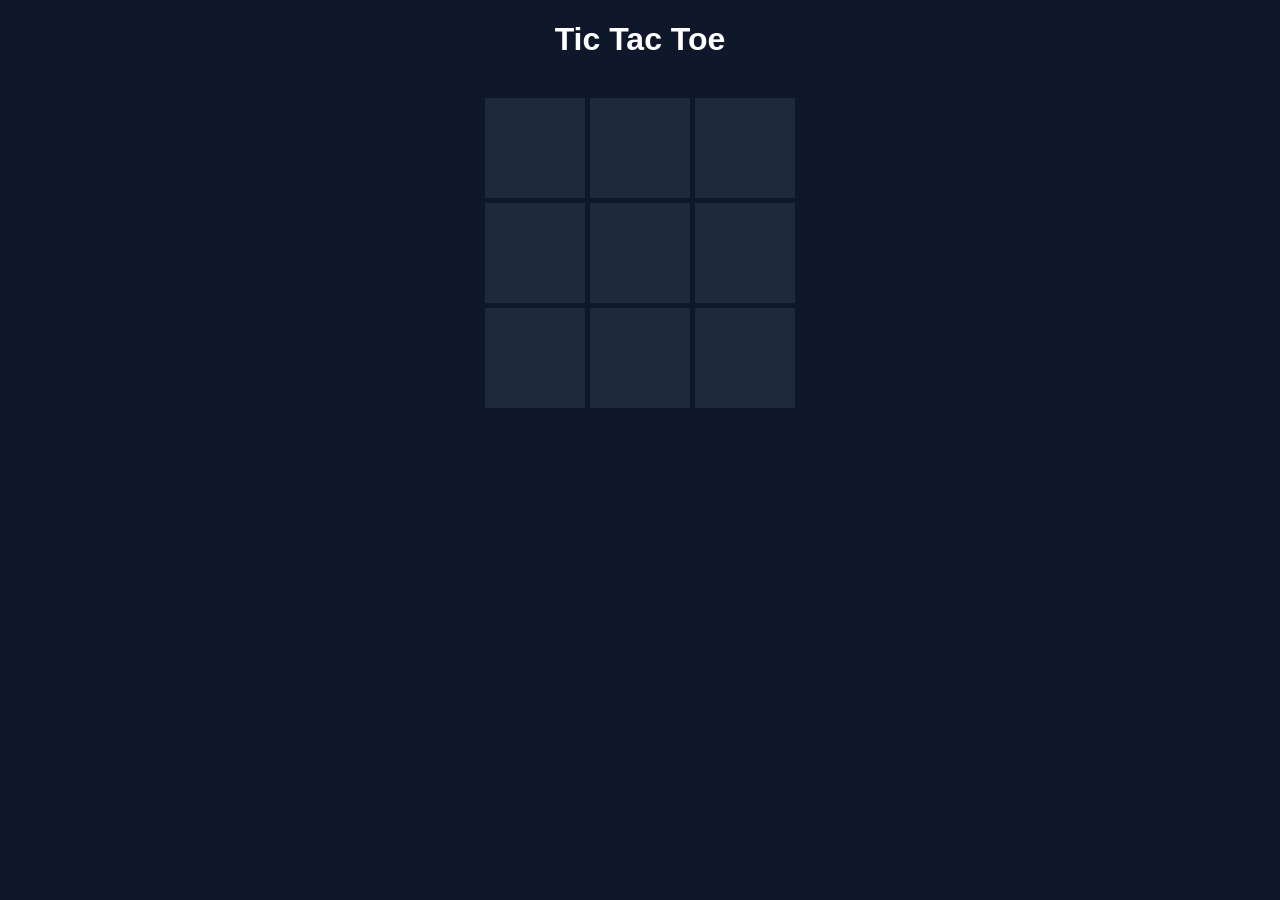
==== projects/tic-tac-toe/index.html @ af1e3095 "Initial commit" ====
<!DOCTYPE html>
<html>

<head>
<title>Tic Tac Toe</title>
<link rel="stylesheet" href="style.css">
</head>

<body>

<h1>Tic Tac Toe</h1>

<div class="board" id="board"></div>

<script src="script.js"></script>

</body>

</html>
---- projects/tic-tac-toe/style.css ----
body{
font-family:Arial;
text-align:center;
background:#0f172a;
color:white;
}

.board{
display:grid;
grid-template-columns:repeat(3,100px);
gap:5px;
justify-content:center;
margin-top:40px;
}

.cell{
width:100px;
height:100px;
background:#1e293b;
font-size:30px;
display:flex;
align-items:center;
justify-content:center;
cursor:pointer;
}
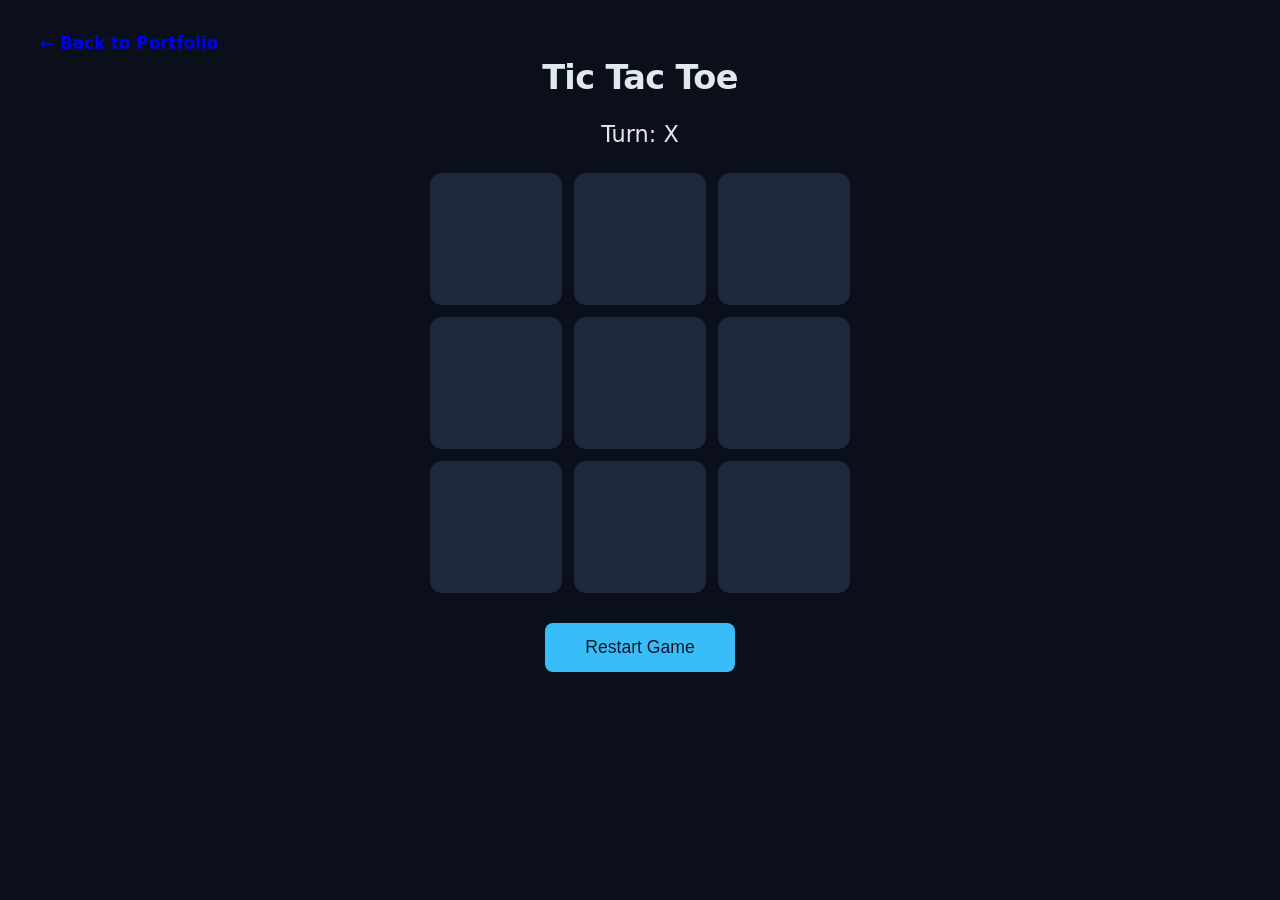
==== commit 2f21ffe9: "Update" ====
--- a/projects/tic-tac-toe/index.html
+++ b/projects/tic-tac-toe/index.html
@@ -1,19 +1,74 @@
 <!DOCTYPE html>
-<html>
+<html lang="en">
+<head>
+  <meta charset="UTF-8" />
+  <meta name="viewport" content="width=device-width, initial-scale=1.0" />
+  <title>Tic Tac Toe | Akele Coder</title>
+  <link rel="stylesheet" href="../../css/style.css" />
+  <style>
+    /* Page-specific styles */
+    main {
+      max-width: 600px;
+      margin: 60px auto;
+      text-align: center;
+    }
+    h1 {
+      margin-bottom: 20px;
+    }
+    #status {
+      font-size: 1.4rem;
+      margin: 20px 0;
+      min-height: 1.6em;
+    }
+    .board {
+      display: grid;
+      grid-template-columns: repeat(3, 1fr);
+      gap: 12px;
+      max-width: 420px;
+      margin: 0 auto 30px;
+    }
+    .cell {
+      aspect-ratio: 1 / 1;
+      background: #1e293b;
+      border-radius: 12px;
+      font-size: 4rem;
+      font-weight: bold;
+      display: flex;
+      align-items: center;
+      justify-content: center;
+      cursor: pointer;
+      transition: all 0.25s;
+      user-select: none;
+    }
+    .cell:hover {
+      background: #334155;
+    }
+    #restart {
+      padding: 14px 40px;
+      font-size: 1.1rem;
+      background: #38bdf8;
+      color: #0f172a;
+      border: none;
+      border-radius: 8px;
+      cursor: pointer;
+      transition: all 0.3s;
+    }
+    #restart:hover {
+      background: #0ea5e9;
+      transform: translateY(-3px);
+    }
+  </style>
+</head>
+<body>
+  <a href="../../index.html" class="btn" style="position: absolute; top: 20px; left: 20px; padding: 10px 20px;">← Back to Portfolio</a>
 
-<head>
-<title>Tic Tac Toe</title>
-<link rel="stylesheet" href="style.css">
-</head>
+  <main>
+    <h1>Tic Tac Toe</h1>
+    <p id="status">Turn: X</p>
+    <div class="board" id="board"></div>
+    <button id="restart">Restart Game</button>
+  </main>
 
-<body>
-
-<h1>Tic Tac Toe</h1>
-
-<div class="board" id="board"></div>
-
-<script src="script.js"></script>
-
+  <script src="script.js"></script>
 </body>
-
-</html>
+</html>
--- a/css/style.css
+++ b/css/style.css
@@ -0,0 +1,395 @@
+/* ==========================================================================
+   Reset & Base
+   ========================================================================== */
+*,
+*::before,
+*::after {
+  margin: 0;
+  padding: 0;
+  box-sizing: border-box;
+}
+
+html {
+  scroll-behavior: smooth;
+}
+
+body {
+  font-family: 'Inter', system-ui, sans-serif;
+  background: #0a0f1a;
+  color: #e2e8f0;
+  line-height: 1.6;
+  font-size: 1.05rem;
+  -webkit-font-smoothing: antialiased;
+}
+
+/* ==========================================================================
+   Container & Typography
+   ========================================================================== */
+.container {
+  width: min(90%, 1200px);
+  margin-inline: auto;
+}
+
+h1, h2, .section-title {
+  font-weight: 700;
+  line-height: 1.1;
+  letter-spacing: -0.02em;
+}
+
+.section-title {
+  font-size: clamp(2.2rem, 5vw, 3.5rem);
+  margin-bottom: 3rem;
+  text-align: center;
+  color: #f1f5f9;
+}
+
+/* ==========================================================================
+   Header
+   ========================================================================== */
+.header {
+  position: fixed;
+  top: 0;
+  width: 100%;
+  z-index: 100;
+  padding: 1.5rem 0;
+  background: rgba(10, 15, 26, 0.85);
+  backdrop-filter: blur(12px);
+  border-bottom: 1px solid #1e293b;
+  transition: background 0.4s;
+}
+
+.header.scrolled {
+  background: rgba(10, 15, 26, 0.98);
+}
+
+.header-inner {
+  display: flex;
+  justify-content: space-between;
+  align-items: center;
+}
+
+.logo {
+  font-size: 1.5rem;
+  font-weight: 700;
+  color: #38bdf8;
+  text-decoration: none;
+}
+
+.logo span {
+  color: #94a3b8;
+}
+
+.nav a {
+  margin-left: 2.5rem;
+  color: #cbd5e1;
+  text-decoration: none;
+  font-weight: 500;
+  transition: color 0.3s;
+}
+
+.nav a:hover,
+.nav a:focus {
+  color: #38bdf8;
+}
+
+/* ==========================================================================
+   Hero
+   ========================================================================== */
+.hero {
+  min-height: 100vh;
+  display: flex;
+  align-items: center;
+  padding: 8rem 0 4rem;
+  background: linear-gradient(to bottom, #0a0f1a, #0f172a);
+}
+
+.greeting {
+  font-size: 1.25rem;
+  color: #94a3b8;
+  margin-bottom: 0.75rem;
+}
+
+.name {
+  font-size: clamp(3.5rem, 10vw, 7rem);
+  color: white;
+  margin-bottom: 0.5rem;
+}
+
+.role {
+  font-size: clamp(1.8rem, 5vw, 3rem);
+  color: #38bdf8;
+  margin-bottom: 1.5rem;
+}
+
+.lead {
+  max-width: 600px;
+  font-size: 1.25rem;
+  color: #cbd5e1;
+  margin-bottom: 2.5rem;
+}
+
+.hero-actions {
+  display: flex;
+  gap: 1.25rem;
+  flex-wrap: wrap;
+}
+
+.btn {
+  display: inline-flex;
+  align-items: center;
+  justify-content: center;
+  padding: 0.9rem 2rem;
+  font-weight: 600;
+  text-decoration: none;
+  border-radius: 8px;
+  transition: all 0.3s ease;
+}
+
+.btn.primary {
+  background: #38bdf8;
+  color: #0f172a;
+}
+
+.btn.primary:hover {
+  background: #0ea5e9;
+  transform: translateY(-3px);
+  box-shadow: 0 12px 30px rgba(56, 189, 248, 0.25);
+}
+
+.btn.outline {
+  border: 2px solid #38bdf8;
+  color: #38bdf8;
+}
+
+.btn.outline:hover {
+  background: #38bdf8;
+  color: #0f172a;
+}
+
+/* ==========================================================================
+   Sections (About, Projects, Contact)
+   ========================================================================== */
+.section {
+  padding: 10rem 0;
+}
+
+.about-grid {
+  display: grid;
+  grid-template-columns: 1fr 1fr;
+  gap: 5rem;
+  align-items: center;
+}
+
+.about-text p {
+  margin-bottom: 1.5rem;
+  font-size: 1.15rem;
+  color: #cbd5e1;
+}
+
+.skills {
+  display: flex;
+  flex-wrap: wrap;
+  gap: 1rem;
+  margin-top: 2rem;
+}
+
+.skills span {
+  padding: 0.6rem 1.3rem;
+  background: #1e293b;
+  border-radius: 999px;
+  font-size: 0.95rem;
+  color: #94a3b8;
+  border: 1px solid #334155;
+}
+
+.photo {
+  width: 100%;
+  max-width: 380px;
+  border-radius: 16px;
+  box-shadow: 0 20px 50px rgba(0,0,0,0.5);
+  border: 1px solid #334155;
+  transition: transform 0.4s;
+}
+
+.photo:hover {
+  transform: scale(1.03);
+}
+
+/* Projects Section – improved stability */
+.projects {
+  background: linear-gradient(to bottom, #0f172a, #0a0f1a);
+}
+
+.projects-grid {
+  display: grid;
+  grid-template-columns: repeat(auto-fill, minmax(340px, 1fr));
+  gap: 2.5rem 2rem;
+  margin-top: 1rem;
+}
+
+.project-card {
+  background: #111827;
+  border: 1px solid #1e293b;
+  border-radius: 12px;
+  overflow: hidden;
+  transition: all 0.35s ease;
+  box-shadow: 0 4px 15px rgba(0,0,0,0.25);
+  display: flex;
+  flex-direction: column;
+  height: 100%;
+}
+
+.project-card:hover {
+  transform: translateY(-10px);
+  box-shadow: 0 20px 40px rgba(56, 189, 248, 0.15);
+  border-color: #38bdf8;
+}
+
+.project-card img {
+  width: 100%;
+  height: 200px;
+  object-fit: cover;
+  object-position: top;
+  border-bottom: 1px solid #1e293b;
+}
+
+.project-card-content {
+  padding: 1.5rem;
+  flex: 1;
+  display: flex;
+  flex-direction: column;
+}
+
+.project-card h3 {
+  font-size: 1.35rem;
+  margin-bottom: 0.75rem;
+  color: #e2e8f0;
+}
+
+.project-card p {
+  flex: 1;
+  color: #94a3b8;
+  font-size: 1rem;
+  margin-bottom: 1.25rem;
+}
+
+.project-links {
+  display: flex;
+  gap: 1.25rem;
+  margin-top: auto;
+}
+
+.project-links a {
+  color: #38bdf8;
+  font-weight: 500;
+  text-decoration: none;
+  transition: all 0.25s;
+}
+
+.project-links a:hover {
+  color: #0ea5e9;
+  text-decoration: underline;
+}
+
+/* Loading & Error States */
+.projects-loading {
+  text-align: center;
+  padding: 6rem 0;
+  color: #94a3b8;
+}
+
+.loading-spinner {
+  width: 48px;
+  height: 48px;
+  border: 5px solid #1e293b;
+  border-top: 5px solid #38bdf8;
+  border-radius: 50%;
+  animation: spin 1.2s linear infinite;
+  margin: 0 auto 1.5rem;
+}
+
+@keyframes spin {
+  0% { transform: rotate(0deg); }
+  100% { transform: rotate(360deg); }
+}
+
+.projects-error {
+  text-align: center;
+  padding: 6rem 1rem;
+  color: #fca5a5;
+  font-size: 1.15rem;
+}
+
+/* Contact */
+.contact-lead {
+  text-align: center;
+  max-width: 600px;
+  margin: 0 auto 3rem;
+  font-size: 1.25rem;
+  color: #cbd5e1;
+}
+
+.contact-links {
+  display: flex;
+  justify-content: center;
+  gap: 3rem;
+  flex-wrap: wrap;
+}
+
+.contact-item {
+  color: #38bdf8;
+  font-size: 1.3rem;
+  font-weight: 500;
+  text-decoration: none;
+  transition: all 0.3s;
+}
+
+.contact-item:hover {
+  color: #0ea5e9;
+  transform: translateY(-2px);
+}
+
+/* Footer */
+.footer {
+  padding: 4rem 0 2rem;
+  text-align: center;
+  border-top: 1px solid #1e293b;
+  color: #94a3b8;
+  font-size: 0.95rem;
+}
+
+/* ==========================================================================
+   Responsive
+   ========================================================================== */
+@media (max-width: 1024px) {
+  .about-grid {
+    grid-template-columns: 1fr;
+    gap: 4rem;
+    text-align: center;
+  }
+  .photo {
+    margin: 0 auto;
+  }
+}
+
+@media (max-width: 640px) {
+  .hero-actions {
+    flex-direction: column;
+    align-items: stretch;
+  }
+  .nav {
+    display: flex;
+    flex-direction: column;
+    gap: 1rem;
+    position: absolute;
+    top: 100%;
+    left: 0;
+    right: 0;
+    background: #0a0f1a;
+    padding: 1.5rem;
+    border-top: 1px solid #1e293b;
+    transform: translateY(-100%);
+    transition: transform 0.4s;
+  }
+  /* Hamburger menu would need JS - optional for later */
+}
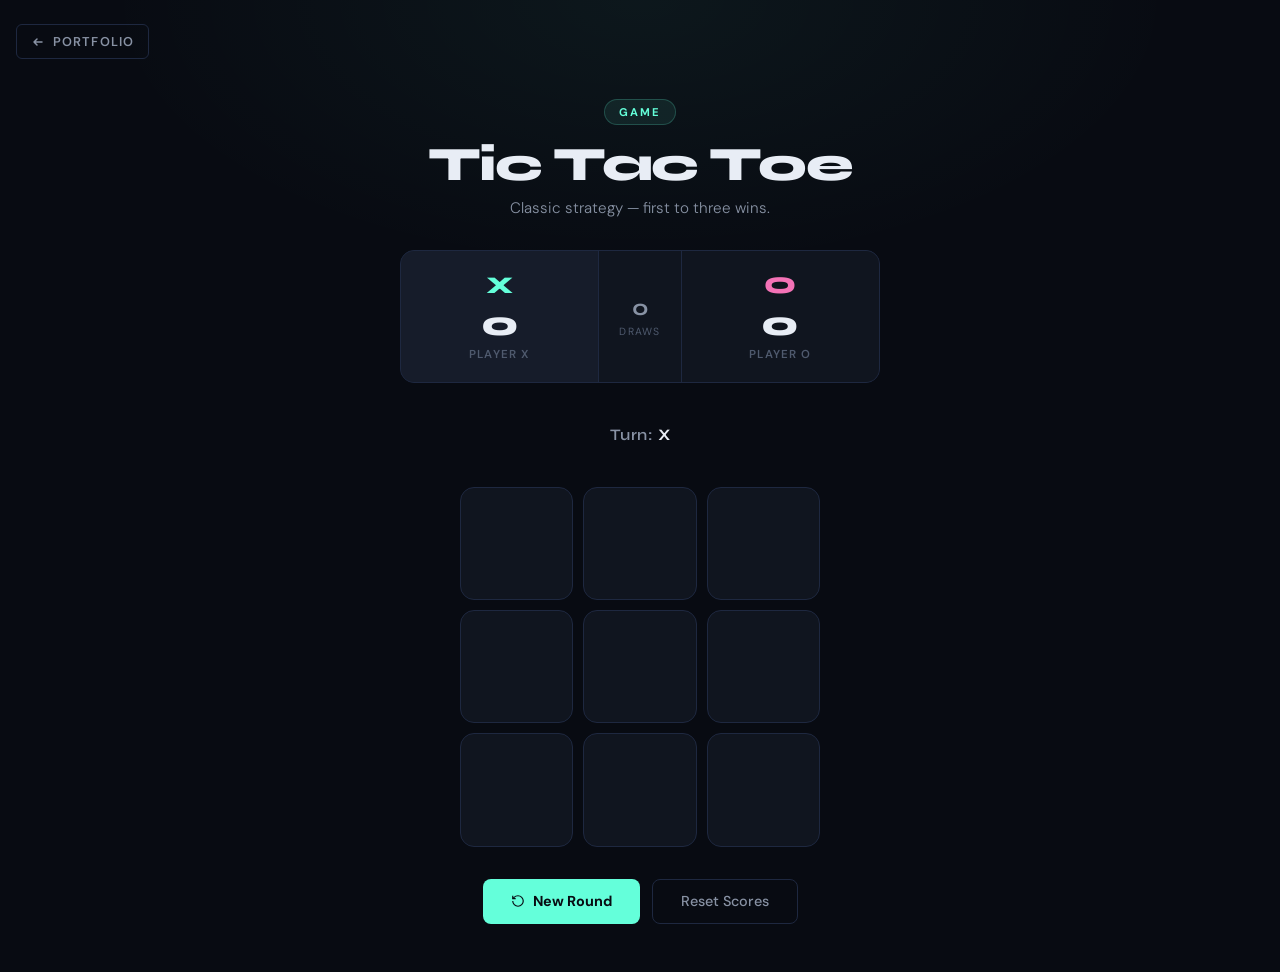
==== commit c3c44b42: "v2" ====
--- a/projects/tic-tac-toe/index.html
+++ b/projects/tic-tac-toe/index.html
@@ -4,69 +4,61 @@
   <meta charset="UTF-8" />
   <meta name="viewport" content="width=device-width, initial-scale=1.0" />
   <title>Tic Tac Toe | Akele Coder</title>
-  <link rel="stylesheet" href="../../css/style.css" />
-  <style>
-    /* Page-specific styles */
-    main {
-      max-width: 600px;
-      margin: 60px auto;
-      text-align: center;
-    }
-    h1 {
-      margin-bottom: 20px;
-    }
-    #status {
-      font-size: 1.4rem;
-      margin: 20px 0;
-      min-height: 1.6em;
-    }
-    .board {
-      display: grid;
-      grid-template-columns: repeat(3, 1fr);
-      gap: 12px;
-      max-width: 420px;
-      margin: 0 auto 30px;
-    }
-    .cell {
-      aspect-ratio: 1 / 1;
-      background: #1e293b;
-      border-radius: 12px;
-      font-size: 4rem;
-      font-weight: bold;
-      display: flex;
-      align-items: center;
-      justify-content: center;
-      cursor: pointer;
-      transition: all 0.25s;
-      user-select: none;
-    }
-    .cell:hover {
-      background: #334155;
-    }
-    #restart {
-      padding: 14px 40px;
-      font-size: 1.1rem;
-      background: #38bdf8;
-      color: #0f172a;
-      border: none;
-      border-radius: 8px;
-      cursor: pointer;
-      transition: all 0.3s;
-    }
-    #restart:hover {
-      background: #0ea5e9;
-      transform: translateY(-3px);
-    }
-  </style>
+  <link rel="preconnect" href="https://fonts.googleapis.com" />
+  <link rel="preconnect" href="https://fonts.gstatic.com" crossorigin />
+  <link href="https://fonts.googleapis.com/css2?family=Syne:wght@400;600;700;800&family=DM+Sans:ital,wght@0,300;0,400;0,500;1,300&display=swap" rel="stylesheet" />
+  <link rel="stylesheet" href="style.css" />
 </head>
 <body>
-  <a href="../../index.html" class="btn" style="position: absolute; top: 20px; left: 20px; padding: 10px 20px;">← Back to Portfolio</a>
 
-  <main>
-    <h1>Tic Tac Toe</h1>
-    <p id="status">Turn: X</p>
-    <div class="board" id="board"></div>
-    <button id="restart">Restart Game</button>
+  <a href="../../index.html" class="back-link">
+    <svg width="14" height="14" viewBox="0 0 14 14" fill="none" aria-hidden="true">
+      <path d="M11 7H3M6 4L3 7l3 3" stroke="currentColor" stroke-width="1.5" stroke-linecap="round" stroke-linejoin="round"/>
+    </svg>
+    Portfolio
+  </a>
+
+  <main class="page">
+    <header class="page-header">
+      <span class="page-tag">Game</span>
+      <h1 class="page-title">Tic Tac Toe</h1>
+      <p class="page-sub">Classic strategy — first to three wins.</p>
+    </header>
+
+    <!-- Scoreboard -->
+    <div class="scoreboard">
+      <div class="score-block" id="score-x">
+        <span class="score-mark x-mark">X</span>
+        <span class="score-val" id="score-x-val">0</span>
+        <span class="score-label">Player X</span>
+      </div>
+      <div class="score-divider">
+        <span class="score-draws" id="score-draws">0</span>
+        <span class="score-draws-label">Draws</span>
+      </div>
+      <div class="score-block" id="score-o">
+        <span class="score-mark o-mark">O</span>
+        <span class="score-val" id="score-o-val">0</span>
+        <span class="score-label">Player O</span>
+      </div>
+    </div>
+
+    <!-- Status -->
+    <div class="status-bar">
+      <p id="status" class="status-text">Turn: <strong>X</strong></p>
+    </div>
+
+    <!-- Board -->
+    <div class="board" id="board" role="grid" aria-label="Tic Tac Toe board"></div>
+
+    <!-- Actions -->
+    <div class="actions">
+      <button id="restart" class="btn-primary">
+        <svg width="14" height="14" viewBox="0 0 24 24" fill="none" stroke="currentColor" stroke-width="2" aria-hidden="true"><path d="M3 12a9 9 0 1 0 9-9 9.75 9.75 0 0 0-6.74 2.74L3 8"/><path d="M3 3v5h5"/></svg>
+        New Round
+      </button>
+      <button id="reset-scores" class="btn-ghost">Reset Scores</button>
+    </div>
   </main>
 
   <script src="script.js"></script>
--- a/projects/tic-tac-toe/style.css
+++ b/projects/tic-tac-toe/style.css
@@ -0,0 +1,316 @@
+/* ── Tokens ── */
+:root {
+  --bg:       #080b12;
+  --surface:  #10151f;
+  --surface2: #161c2a;
+  --border:   #1e2840;
+  --text:     #e8edf5;
+  --muted:    #8892a4;
+  --subtle:   #4f5a6e;
+  --accent:   #64ffda;
+  --accent-x: #64ffda;
+  --accent-o: #f472b6;
+  --win-bg:   rgba(100,255,218,0.12);
+
+  --font-display: 'Syne', sans-serif;
+  --font-body:    'DM Sans', sans-serif;
+  --radius:       14px;
+  --transition:   0.25s cubic-bezier(0.4,0,0.2,1);
+}
+
+/* ── Reset ── */
+*, *::before, *::after { margin:0; padding:0; box-sizing:border-box; }
+html { scroll-behavior: smooth; }
+
+body {
+  font-family: var(--font-body);
+  background: var(--bg);
+  color: var(--text);
+  min-height: 100vh;
+  min-height: 100dvh;
+  display: flex;
+  flex-direction: column;
+  align-items: center;
+  padding: 1.5rem 1rem 3rem;
+  -webkit-font-smoothing: antialiased;
+
+  /* subtle radial glow */
+  background-image: radial-gradient(ellipse 60% 40% at 50% 0%, rgba(100,255,218,0.05) 0%, transparent 70%);
+}
+
+/* ── Back link ── */
+.back-link {
+  align-self: flex-start;
+  display: inline-flex;
+  align-items: center;
+  gap: 0.5rem;
+  font-size: 0.8rem;
+  font-weight: 600;
+  letter-spacing: 0.08em;
+  text-transform: uppercase;
+  color: var(--muted);
+  text-decoration: none;
+  padding: 0.5rem 0.9rem;
+  border: 1px solid var(--border);
+  border-radius: 6px;
+  margin-bottom: 2.5rem;
+  transition: color var(--transition), border-color var(--transition);
+}
+.back-link:hover { color: var(--accent); border-color: var(--accent); }
+
+/* ── Page ── */
+.page {
+  width: 100%;
+  max-width: 480px;
+  display: flex;
+  flex-direction: column;
+  align-items: center;
+  gap: 2rem;
+}
+
+/* ── Header ── */
+.page-header { text-align: center; }
+
+.page-tag {
+  display: inline-block;
+  font-size: 0.7rem;
+  font-weight: 700;
+  letter-spacing: 0.2em;
+  text-transform: uppercase;
+  color: var(--accent);
+  background: rgba(100,255,218,0.08);
+  border: 1px solid rgba(100,255,218,0.2);
+  padding: 0.3rem 0.85rem;
+  border-radius: 999px;
+  margin-bottom: 0.9rem;
+}
+
+.page-title {
+  font-family: var(--font-display);
+  font-size: clamp(2rem, 8vw, 3rem);
+  font-weight: 800;
+  letter-spacing: -0.03em;
+  color: var(--text);
+  line-height: 1.1;
+  margin-bottom: 0.4rem;
+}
+
+.page-sub {
+  font-size: 0.95rem;
+  color: var(--muted);
+  font-weight: 300;
+}
+
+/* ── Scoreboard ── */
+.scoreboard {
+  width: 100%;
+  display: grid;
+  grid-template-columns: 1fr auto 1fr;
+  gap: 1px;
+  background: var(--border);
+  border: 1px solid var(--border);
+  border-radius: var(--radius);
+  overflow: hidden;
+}
+
+.score-block {
+  background: var(--surface);
+  padding: 1.25rem;
+  display: flex;
+  flex-direction: column;
+  align-items: center;
+  gap: 0.35rem;
+  transition: background var(--transition);
+}
+
+.score-block.active { background: var(--surface2); }
+
+.score-mark {
+  font-family: var(--font-display);
+  font-size: 1.5rem;
+  font-weight: 800;
+}
+.x-mark { color: var(--accent-x); }
+.o-mark { color: var(--accent-o); }
+
+.score-val {
+  font-family: var(--font-display);
+  font-size: 2.2rem;
+  font-weight: 800;
+  line-height: 1;
+  color: var(--text);
+}
+
+.score-label {
+  font-size: 0.72rem;
+  font-weight: 600;
+  letter-spacing: 0.1em;
+  text-transform: uppercase;
+  color: var(--subtle);
+}
+
+.score-divider {
+  background: var(--surface);
+  display: flex;
+  flex-direction: column;
+  align-items: center;
+  justify-content: center;
+  padding: 1rem 1.25rem;
+  gap: 0.25rem;
+}
+
+.score-draws {
+  font-family: var(--font-display);
+  font-size: 1.4rem;
+  font-weight: 700;
+  color: var(--muted);
+}
+
+.score-draws-label {
+  font-size: 0.65rem;
+  letter-spacing: 0.12em;
+  text-transform: uppercase;
+  color: var(--subtle);
+}
+
+/* ── Status ── */
+.status-bar {
+  height: 2.5rem;
+  display: flex;
+  align-items: center;
+  justify-content: center;
+}
+
+.status-text {
+  font-family: var(--font-display);
+  font-size: 1rem;
+  font-weight: 600;
+  color: var(--muted);
+  letter-spacing: 0.03em;
+  transition: color var(--transition);
+}
+
+.status-text strong { color: var(--text); }
+.status-text.win    { color: var(--accent); font-size: 1.1rem; }
+.status-text.draw   { color: var(--muted); }
+
+/* ── Board ── */
+.board {
+  display: grid;
+  grid-template-columns: repeat(3, 1fr);
+  gap: 10px;
+  width: 100%;
+  max-width: 360px;
+}
+
+.cell {
+  aspect-ratio: 1;
+  background: var(--surface);
+  border: 1px solid var(--border);
+  border-radius: var(--radius);
+  font-family: var(--font-display);
+  font-size: clamp(2rem, 10vw, 3rem);
+  font-weight: 800;
+  display: flex;
+  align-items: center;
+  justify-content: center;
+  cursor: pointer;
+  transition: background var(--transition), border-color var(--transition), transform var(--transition);
+  user-select: none;
+  position: relative;
+  overflow: hidden;
+}
+
+.cell::after {
+  content: '';
+  position: absolute;
+  inset: 0;
+  border-radius: inherit;
+  background: rgba(255,255,255,0.04);
+  opacity: 0;
+  transition: opacity var(--transition);
+}
+
+.cell:hover:not(.taken)::after { opacity: 1; }
+.cell:hover:not(.taken)        { border-color: var(--subtle); transform: scale(0.97); }
+
+.cell.x { color: var(--accent-x); }
+.cell.o { color: var(--accent-o); }
+.cell.taken { cursor: default; }
+
+/* Win highlight */
+.cell.win-cell {
+  background: rgba(100,255,218,0.1);
+  border-color: var(--accent);
+  animation: win-pop 0.35s cubic-bezier(0.34,1.56,0.64,1) forwards;
+}
+.cell.win-cell.o {
+  background: rgba(244,114,182,0.1);
+  border-color: var(--accent-o);
+}
+
+@keyframes win-pop {
+  0%   { transform: scale(0.92); }
+  100% { transform: scale(1); }
+}
+
+/* Cell pop-in when placed */
+.cell.placed {
+  animation: place 0.2s cubic-bezier(0.34,1.56,0.64,1);
+}
+@keyframes place {
+  0%   { transform: scale(0.7); opacity:0.5; }
+  100% { transform: scale(1);   opacity:1; }
+}
+
+/* ── Actions ── */
+.actions {
+  display: flex;
+  gap: 0.75rem;
+  flex-wrap: wrap;
+  justify-content: center;
+  width: 100%;
+}
+
+.btn-primary {
+  display: inline-flex;
+  align-items: center;
+  gap: 0.5rem;
+  padding: 0.8rem 1.75rem;
+  background: var(--accent);
+  color: var(--bg);
+  font-family: var(--font-body);
+  font-weight: 700;
+  font-size: 0.9rem;
+  border: none;
+  border-radius: 8px;
+  cursor: pointer;
+  transition: background var(--transition), transform var(--transition), box-shadow var(--transition);
+}
+.btn-primary:hover {
+  background: #7fffd4;
+  transform: translateY(-2px);
+  box-shadow: 0 8px 20px rgba(100,255,218,0.2);
+}
+
+.btn-ghost {
+  display: inline-flex;
+  align-items: center;
+  padding: 0.8rem 1.75rem;
+  background: transparent;
+  color: var(--muted);
+  font-family: var(--font-body);
+  font-weight: 500;
+  font-size: 0.9rem;
+  border: 1px solid var(--border);
+  border-radius: 8px;
+  cursor: pointer;
+  transition: border-color var(--transition), color var(--transition);
+}
+.btn-ghost:hover { border-color: var(--subtle); color: var(--text); }
+
+/* ── Responsive ── */
+@media (max-width: 400px) {
+  .board { gap: 7px; }
+  .cell  { border-radius: 10px; }
+}
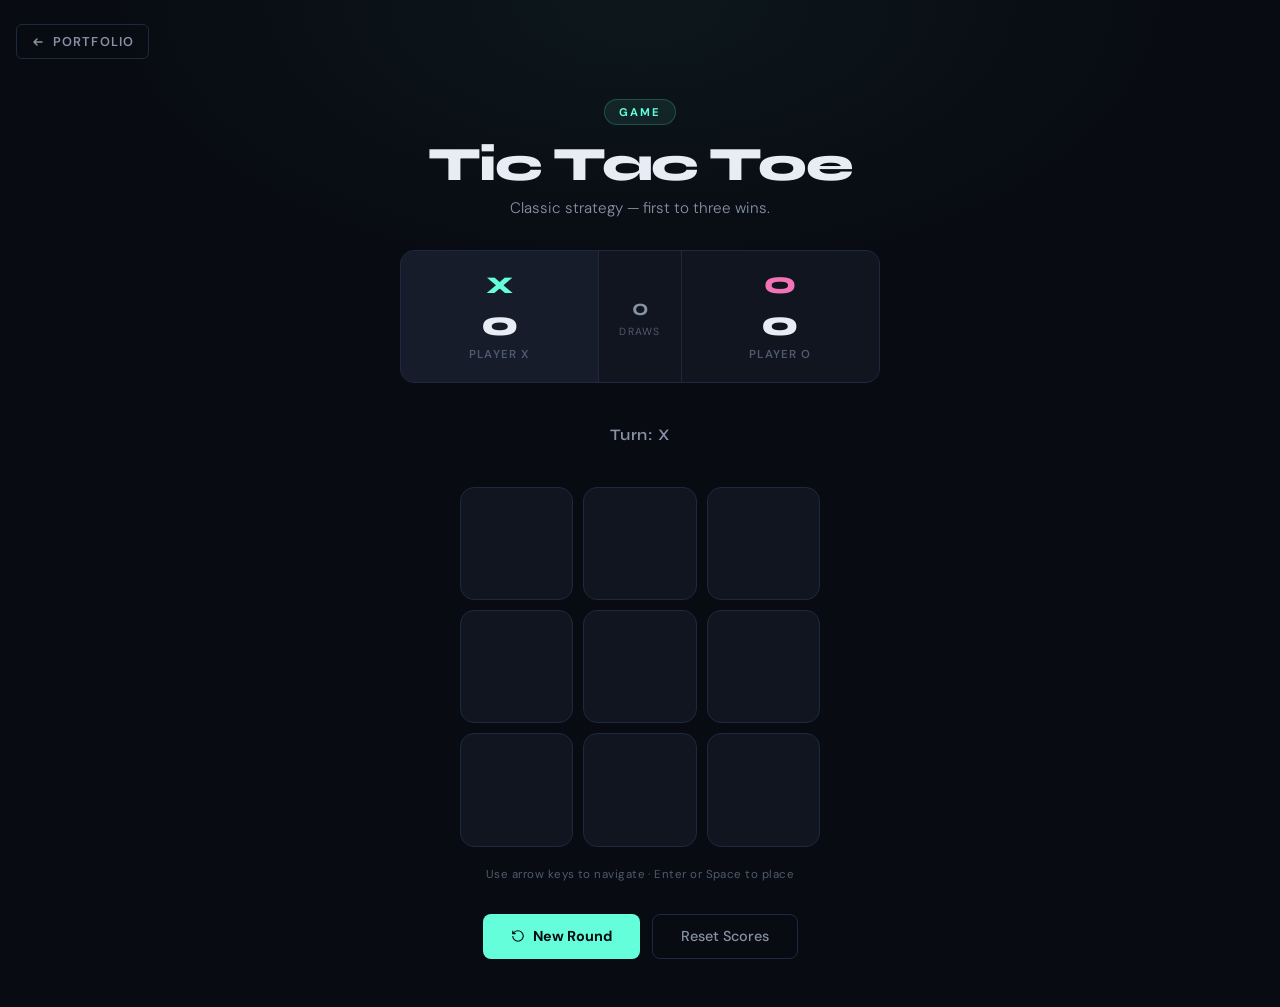
==== commit 773c3704: "update" ====
--- a/projects/tic-tac-toe/index.html
+++ b/projects/tic-tac-toe/index.html
@@ -4,13 +4,19 @@
   <meta charset="UTF-8" />
   <meta name="viewport" content="width=device-width, initial-scale=1.0" />
   <title>Tic Tac Toe | Akele Coder</title>
+  <meta name="description" content="Tic Tac Toe game with scoreboard — built by Aakash Kumar Sahu (AkeleCoder)." />
+
   <link rel="preconnect" href="https://fonts.googleapis.com" />
   <link rel="preconnect" href="https://fonts.gstatic.com" crossorigin />
-  <link href="https://fonts.googleapis.com/css2?family=Syne:wght@400;600;700;800&family=DM+Sans:ital,wght@0,300;0,400;0,500;1,300&display=swap" rel="stylesheet" />
+  <link
+    href="https://fonts.googleapis.com/css2?family=Syne:wght@400;600;700;800&family=DM+Sans:ital,wght@0,300;0,400;0,500;1,300&display=swap"
+    rel="stylesheet"
+  />
   <link rel="stylesheet" href="style.css" />
 </head>
 <body>
 
+  <!-- Back to portfolio -->
   <a href="../../index.html" class="back-link">
     <svg width="14" height="14" viewBox="0 0 14 14" fill="none" aria-hidden="true">
       <path d="M11 7H3M6 4L3 7l3 3" stroke="currentColor" stroke-width="1.5" stroke-linecap="round" stroke-linejoin="round"/>
@@ -19,6 +25,8 @@
   </a>
 
   <main class="page">
+
+    <!-- Page header -->
     <header class="page-header">
       <span class="page-tag">Game</span>
       <h1 class="page-title">Tic Tac Toe</h1>
@@ -26,39 +34,60 @@
     </header>
 
     <!-- Scoreboard -->
-    <div class="scoreboard">
-      <div class="score-block" id="score-x">
-        <span class="score-mark x-mark">X</span>
+    <div class="scoreboard" aria-label="Score">
+      <div class="score-block" id="score-x" aria-label="Player X score">
+        <span class="score-mark x-mark" aria-hidden="true">X</span>
         <span class="score-val" id="score-x-val">0</span>
         <span class="score-label">Player X</span>
       </div>
-      <div class="score-divider">
+      <div class="score-divider" aria-label="Draws">
         <span class="score-draws" id="score-draws">0</span>
         <span class="score-draws-label">Draws</span>
       </div>
-      <div class="score-block" id="score-o">
-        <span class="score-mark o-mark">O</span>
+      <div class="score-block" id="score-o" aria-label="Player O score">
+        <span class="score-mark o-mark" aria-hidden="true">O</span>
         <span class="score-val" id="score-o-val">0</span>
         <span class="score-label">Player O</span>
       </div>
     </div>
 
-    <!-- Status -->
+    <!-- Status — aria-live announces turn/win/draw to screen readers -->
     <div class="status-bar">
-      <p id="status" class="status-text">Turn: <strong>X</strong></p>
+      <p
+        id="status"
+        class="status-text"
+        aria-live="polite"
+        aria-atomic="true"
+      >Turn: X</p>
     </div>
 
-    <!-- Board -->
-    <div class="board" id="board" role="grid" aria-label="Tic Tac Toe board"></div>
+    <!-- Board — built by JS, role="grid" with keyboard nav -->
+    <div
+      class="board"
+      id="board"
+      role="grid"
+      aria-label="Tic Tac Toe board"
+    ></div>
 
-    <!-- Actions -->
+    <!-- Keyboard hint (hidden on touch devices via CSS) -->
+    <p class="keyboard-hint" aria-hidden="true">
+      Use arrow keys to navigate · Enter or Space to place
+    </p>
+
+    <!-- Action buttons -->
     <div class="actions">
-      <button id="restart" class="btn-primary">
-        <svg width="14" height="14" viewBox="0 0 24 24" fill="none" stroke="currentColor" stroke-width="2" aria-hidden="true"><path d="M3 12a9 9 0 1 0 9-9 9.75 9.75 0 0 0-6.74 2.74L3 8"/><path d="M3 3v5h5"/></svg>
+      <button id="restart" class="btn-primary" aria-label="Start a new round">
+        <svg width="14" height="14" viewBox="0 0 24 24" fill="none" stroke="currentColor" stroke-width="2" aria-hidden="true">
+          <path d="M3 12a9 9 0 1 0 9-9 9.75 9.75 0 0 0-6.74 2.74L3 8"/>
+          <path d="M3 3v5h5"/>
+        </svg>
         New Round
       </button>
-      <button id="reset-scores" class="btn-ghost">Reset Scores</button>
+      <button id="reset-scores" class="btn-ghost" aria-label="Reset all scores to zero">
+        Reset Scores
+      </button>
     </div>
+
   </main>
 
   <script src="script.js"></script>
--- a/projects/tic-tac-toe/style.css
+++ b/projects/tic-tac-toe/style.css
@@ -1,4 +1,11 @@
-/* ── Tokens ── */
+/* ============================================================
+   Tic Tac Toe — style.css
+   Fixes: button font-family, cell animation conflict,
+          keyboard focus visible, pointer-events on taken cells,
+          win-cell animation runs cleanly after placed
+============================================================ */
+
+/* ── Design Tokens ── */
 :root {
   --bg:       #080b12;
   --surface:  #10151f;
@@ -8,18 +15,28 @@
   --muted:    #8892a4;
   --subtle:   #4f5a6e;
   --accent:   #64ffda;
-  --accent-x: #64ffda;
-  --accent-o: #f472b6;
-  --win-bg:   rgba(100,255,218,0.12);
+  --accent-x: #64ffda;   /* X = teal/mint */
+  --accent-o: #f472b6;   /* O = pink */
 
   --font-display: 'Syne', sans-serif;
   --font-body:    'DM Sans', sans-serif;
   --radius:       14px;
-  --transition:   0.25s cubic-bezier(0.4,0,0.2,1);
+  --transition:   0.25s cubic-bezier(0.4, 0, 0.2, 1);
 }
 
 /* ── Reset ── */
-*, *::before, *::after { margin:0; padding:0; box-sizing:border-box; }
+*, *::before, *::after {
+  margin: 0;
+  padding: 0;
+  box-sizing: border-box;
+}
+
+/* Fix: Firefox ignores font inheritance on <button> */
+button {
+  font-family: var(--font-body);
+  cursor: pointer;
+}
+
 html { scroll-behavior: smooth; }
 
 body {
@@ -33,9 +50,11 @@
   align-items: center;
   padding: 1.5rem 1rem 3rem;
   -webkit-font-smoothing: antialiased;
-
-  /* subtle radial glow */
-  background-image: radial-gradient(ellipse 60% 40% at 50% 0%, rgba(100,255,218,0.05) 0%, transparent 70%);
+  background-image: radial-gradient(
+    ellipse 60% 40% at 50% 0%,
+    rgba(100, 255, 218, 0.05) 0%,
+    transparent 70%
+  );
 }
 
 /* ── Back link ── */
@@ -58,7 +77,7 @@
 }
 .back-link:hover { color: var(--accent); border-color: var(--accent); }
 
-/* ── Page ── */
+/* ── Page container ── */
 .page {
   width: 100%;
   max-width: 480px;
@@ -68,7 +87,7 @@
   gap: 2rem;
 }
 
-/* ── Header ── */
+/* ── Page header ── */
 .page-header { text-align: center; }
 
 .page-tag {
@@ -78,8 +97,8 @@
   letter-spacing: 0.2em;
   text-transform: uppercase;
   color: var(--accent);
-  background: rgba(100,255,218,0.08);
-  border: 1px solid rgba(100,255,218,0.2);
+  background: rgba(100, 255, 218, 0.08);
+  border: 1px solid rgba(100, 255, 218, 0.2);
   padding: 0.3rem 0.85rem;
   border-radius: 999px;
   margin-bottom: 0.9rem;
@@ -173,7 +192,7 @@
   color: var(--subtle);
 }
 
-/* ── Status ── */
+/* ── Status bar ── */
 .status-bar {
   height: 2.5rem;
   display: flex;
@@ -190,9 +209,8 @@
   transition: color var(--transition);
 }
 
-.status-text strong { color: var(--text); }
-.status-text.win    { color: var(--accent); font-size: 1.1rem; }
-.status-text.draw   { color: var(--muted); }
+.status-text.win  { color: var(--accent); font-size: 1.1rem; }
+.status-text.draw { color: var(--muted); }
 
 /* ── Board ── */
 .board {
@@ -203,6 +221,7 @@
   max-width: 360px;
 }
 
+/* ── Cell ── */
 .cell {
   aspect-ratio: 1;
   background: var(--surface);
@@ -215,55 +234,113 @@
   align-items: center;
   justify-content: center;
   cursor: pointer;
-  transition: background var(--transition), border-color var(--transition), transform var(--transition);
   user-select: none;
   position: relative;
   overflow: hidden;
-}
-
+
+  /* Transition only border/background — NOT transform.
+     Fix: keeping transform out of transition avoids
+     fighting with the placed/win-pop keyframe animations. */
+  transition:
+    background var(--transition),
+    border-color var(--transition),
+    box-shadow var(--transition);
+}
+
+/* Hover shimmer layer */
 .cell::after {
   content: '';
   position: absolute;
   inset: 0;
   border-radius: inherit;
-  background: rgba(255,255,255,0.04);
+  background: rgba(255, 255, 255, 0.04);
   opacity: 0;
   transition: opacity var(--transition);
-}
-
+  pointer-events: none;
+}
+
+/* Hover only on empty cells */
 .cell:hover:not(.taken)::after { opacity: 1; }
-.cell:hover:not(.taken)        { border-color: var(--subtle); transform: scale(0.97); }
-
+.cell:hover:not(.taken) {
+  border-color: var(--subtle);
+  /* Fix: scale applied only to empty cells via transform */
+  transform: scale(0.97);
+}
+
+/* Fix: taken cells — no pointer, no hover scale */
+.cell.taken {
+  cursor: default;
+  pointer-events: none;  /* prevents accidental re-clicks */
+}
+/* But re-enable pointer events for keyboard focus on taken cells */
+.cell.taken:focus {
+  pointer-events: auto;
+}
+
+/* Player colours */
 .cell.x { color: var(--accent-x); }
 .cell.o { color: var(--accent-o); }
-.cell.taken { cursor: default; }
-
-/* Win highlight */
+
+/* ── Fix: placed animation ──────────────────────────────────
+   Runs once when a mark is placed.
+   JS removes this class in animationend so it never replays.
+   Using animation-fill-mode: none so it doesn't freeze the
+   cell's transform after finishing. */
+.cell.placed {
+  animation: place 0.22s cubic-bezier(0.34, 1.56, 0.64, 1) none;
+}
+
+@keyframes place {
+  0%   { transform: scale(0.65); opacity: 0.4; }
+  100% { transform: scale(1);    opacity: 1; }
+}
+
+/* ── Fix: win-cell animation ────────────────────────────────
+   win-pop runs AFTER placed is done (placed class is removed
+   by JS on animationend). No transform conflict. */
 .cell.win-cell {
-  background: rgba(100,255,218,0.1);
-  border-color: var(--accent);
-  animation: win-pop 0.35s cubic-bezier(0.34,1.56,0.64,1) forwards;
-}
+  background: rgba(100, 255, 218, 0.1);
+  border-color: var(--accent-x);
+  pointer-events: none;
+  animation: win-pop 0.35s cubic-bezier(0.34, 1.56, 0.64, 1) forwards;
+}
+
+/* O wins — pink highlight */
 .cell.win-cell.o {
-  background: rgba(244,114,182,0.1);
+  background: rgba(244, 114, 182, 0.1);
   border-color: var(--accent-o);
 }
 
 @keyframes win-pop {
   0%   { transform: scale(0.92); }
-  100% { transform: scale(1); }
-}
-
-/* Cell pop-in when placed */
-.cell.placed {
-  animation: place 0.2s cubic-bezier(0.34,1.56,0.64,1);
-}
-@keyframes place {
-  0%   { transform: scale(0.7); opacity:0.5; }
-  100% { transform: scale(1);   opacity:1; }
-}
-
-/* ── Actions ── */
+  100% { transform: scale(1.04); }
+}
+
+/* ── Keyboard focus style ────────────────────────────────────
+   Fix: default browser outline is invisible on dark bg.
+   Custom visible ring for keyboard users. */
+.cell:focus-visible {
+  outline: 2px solid var(--accent);
+  outline-offset: 2px;
+  border-color: var(--accent);
+}
+
+/* ── Keyboard hint ── */
+.keyboard-hint {
+  font-size: 0.72rem;
+  color: var(--subtle);
+  font-weight: 400;
+  letter-spacing: 0.04em;
+  text-align: center;
+  margin-top: -0.75rem;
+}
+
+/* Hide keyboard hint on touch devices */
+@media (pointer: coarse) {
+  .keyboard-hint { display: none; }
+}
+
+/* ── Action buttons ── */
 .actions {
   display: flex;
   gap: 0.75rem;
@@ -279,19 +356,21 @@
   padding: 0.8rem 1.75rem;
   background: var(--accent);
   color: var(--bg);
-  font-family: var(--font-body);
   font-weight: 700;
   font-size: 0.9rem;
   border: none;
   border-radius: 8px;
-  cursor: pointer;
-  transition: background var(--transition), transform var(--transition), box-shadow var(--transition);
+  transition:
+    background var(--transition),
+    transform var(--transition),
+    box-shadow var(--transition);
 }
 .btn-primary:hover {
   background: #7fffd4;
   transform: translateY(-2px);
-  box-shadow: 0 8px 20px rgba(100,255,218,0.2);
-}
+  box-shadow: 0 8px 20px rgba(100, 255, 218, 0.2);
+}
+.btn-primary:active { transform: translateY(0); }
 
 .btn-ghost {
   display: inline-flex;
@@ -299,12 +378,10 @@
   padding: 0.8rem 1.75rem;
   background: transparent;
   color: var(--muted);
-  font-family: var(--font-body);
   font-weight: 500;
   font-size: 0.9rem;
   border: 1px solid var(--border);
   border-radius: 8px;
-  cursor: pointer;
   transition: border-color var(--transition), color var(--transition);
 }
 .btn-ghost:hover { border-color: var(--subtle); color: var(--text); }
@@ -313,4 +390,5 @@
 @media (max-width: 400px) {
   .board { gap: 7px; }
   .cell  { border-radius: 10px; }
+  .btn-primary, .btn-ghost { padding: 0.75rem 1.25rem; }
 }
